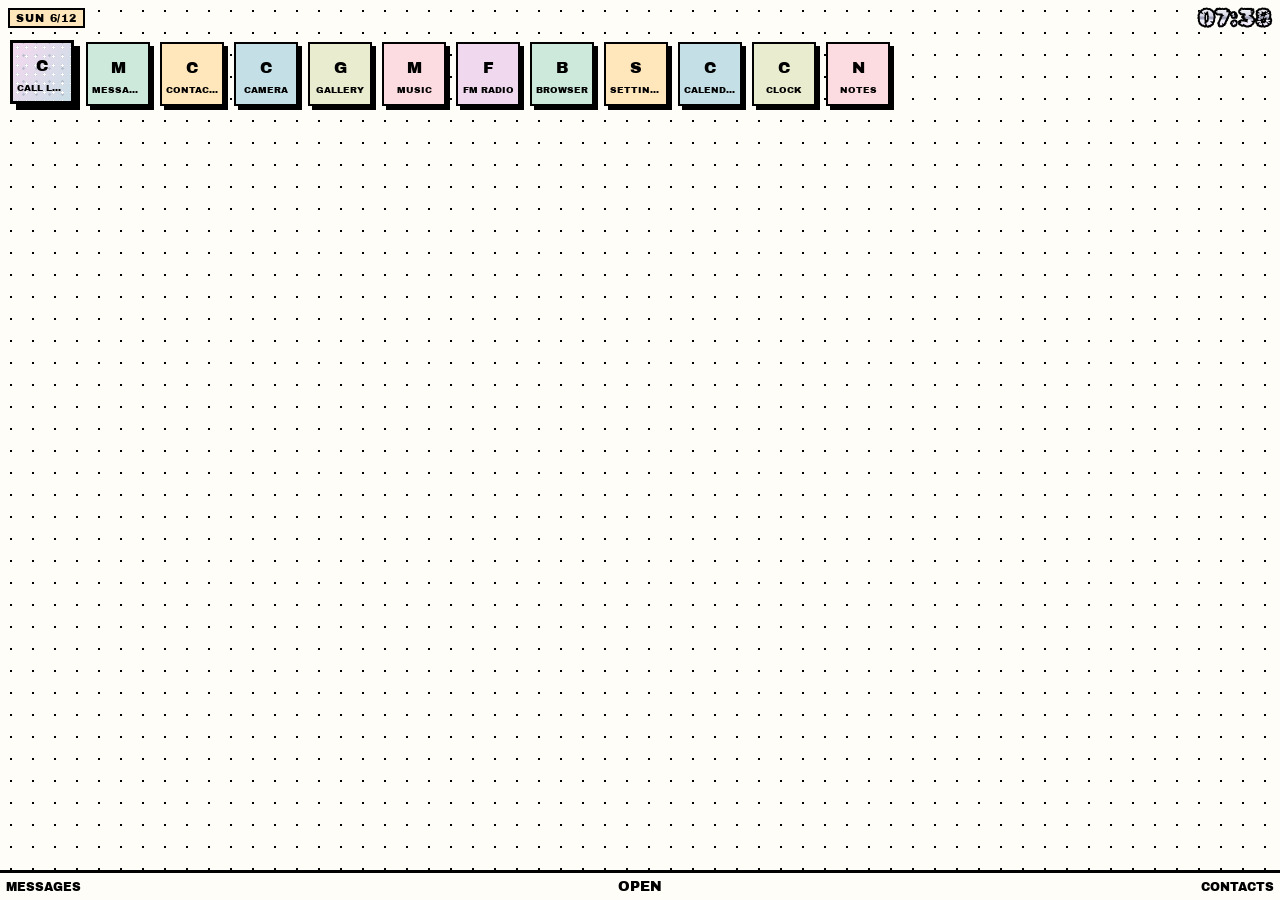
==== launcher/index.html @ d4e39ff9 "Add Sorbet Brutalism homescreen for Nokia 2720 Flip KaiOS 2.5.2 certified homescreen app with 5 layo" ====
<!doctype html>
<html lang="en">
<head>
<meta charset="utf-8">
<meta name="viewport" content="width=device-width, initial-scale=1">
<title>Sorbet Launcher</title>
<link rel="stylesheet" href="style.css">
<script src="launcher.js" defer></script>
</head>
<body data-layout="1">
  <header id="top">
    <span id="date" class="tag"></span>
    <span id="clock" class="chrome"></span>
  </header>
  <main id="view" aria-live="polite"></main>
  <footer id="softkeys">
    <span id="sk-left">Notices</span>
    <span id="sk-mid">Open</span>
    <span id="sk-right">Contacts</span>
  </footer>
</body>
</html>
---- launcher/style.css ----
/* Sorbet Brutalism for a 240×320 KaiOS screen (Gecko 48).
   No grid, clamp(), flex gap or :focus-visible: Gecko 48 drops whole rules that use them. */

@font-face{font-family:"Archivo Black";src:url(fonts/archivo-black.woff2) format("woff2")}
@font-face{font-family:"Rubik Bubbles";src:url(fonts/rubik-bubbles.woff2) format("woff2")}
@font-face{font-family:"Space Mono";font-weight:400;src:url(fonts/space-mono-400.woff2) format("woff2")}
@font-face{font-family:"Space Mono";font-weight:700;src:url(fonts/space-mono-700.woff2) format("woff2")}

:root{
  --lilac:#F0D9EF; --mint:#CDE9DC; --butter:#FFE6BB;
  --blue:#C4DFE5; --sage:#E9ECCE; --blush:#FCDCE1;
  --ink:#000; --paper:#FFFDF7;
}
*{box-sizing:border-box}
html,body{height:100%}
body{
  margin:0;display:flex;flex-direction:column;overflow:hidden;
  background:var(--paper);color:var(--ink);font:14px "Space Mono",monospace;
  background-image:radial-gradient(var(--ink) 1px,transparent 1px);background-size:22px 22px;
}

/* ---- header: date tag + chrome clock ---- */
#top{display:flex;justify-content:space-between;align-items:center;padding:6px 8px 2px}
.tag{font:11px "Archivo Black",sans-serif;text-transform:uppercase;letter-spacing:.08em;
     background:var(--butter);border:2px solid var(--ink);padding:2px 6px}
#clock{font:24px/1 "Rubik Bubbles",cursive}

/* chrome: Gecko 48 has no gradient text, so fallback = lilac fill + ink outline from text-shadow */
.chrome{color:var(--lilac);
  text-shadow:-2px 0 0 var(--ink),2px 0 0 var(--ink),0 -2px 0 var(--ink),0 2px 0 var(--ink)}
@supports ((-webkit-background-clip:text) or (background-clip:text)){
  .chrome{
    background:linear-gradient(180deg,#fff 0%,#d9d9e8 40%,#8f8fa8 50%,#f2f2ff 60%,#F0D9EF 100%);
    -webkit-background-clip:text;background-clip:text;color:transparent;
    -webkit-text-stroke:2px var(--ink);text-shadow:none;
  }
}

/* ---- app area + softkeys ---- */
#view{flex:1;overflow:hidden;position:relative;padding:10px 8px}
#softkeys{display:flex;justify-content:space-between;align-items:center;height:30px;padding:0 6px;
  background:var(--paper);border-top:3px solid var(--ink);
  font:12px "Archivo Black",sans-serif;text-transform:uppercase}
#softkeys span{flex:1;white-space:nowrap;overflow:hidden;text-overflow:ellipsis}
#sk-mid{text-align:center;font-size:14px}
#sk-right{text-align:right}

/* ---- items ---- */
.item{display:flex;align-items:center;position:relative;
  border:2px solid var(--ink);box-shadow:4px 4px 0 var(--ink);
  transition:transform .1s,box-shadow .1s}
.p0{background-color:var(--lilac)} .p1{background-color:var(--mint)} .p2{background-color:var(--butter)}
.p3{background-color:var(--blue)}  .p4{background-color:var(--sage)} .p5{background-color:var(--blush)}
.item.focused{border-width:3px;transform:translate(-2px,-2px);box-shadow:6px 6px 0 var(--ink)}
.icon{display:flex;align-items:center;justify-content:center;width:28px;height:28px;flex:none;
  font:16px "Archivo Black",sans-serif}
.icon img{width:100%;height:100%}
.name{font:12px "Archivo Black",sans-serif;text-transform:uppercase;
  white-space:nowrap;overflow:hidden;text-overflow:ellipsis}
.key{font-weight:700}
.extra:empty{display:none}

/* ---- glitter: only ever on the focused item ---- */
.glitter{
  background-color:var(--blush);
  background-image:
    radial-gradient(circle,#fff 1px,#c0c6d4 1.5px,transparent 2px),
    radial-gradient(circle,rgba(176,184,200,.8) 1px,transparent 1.5px),
    linear-gradient(120deg,var(--blush),var(--lilac),var(--blue),var(--mint));
  background-size:9px 9px,13px 13px,300% 300%;
  background-position:0 0,4px 6px,40% 50%;
}
.glitter{isolation:isolate}
.glitter::before,.glitter::after{
  content:"";position:absolute;top:0;right:0;bottom:0;left:0;z-index:-1;pointer-events:none;border-radius:inherit;opacity:0;
  background:radial-gradient(circle,#fff 1.5px,#c9ced9 2px,#8e97a8 2.5px,transparent 3px) 0 0/23px 19px;
}
.glitter::after{background-position:11px 9px}
/* a homescreen always has focus, so twinkle is a short burst per move (even count ends at 0), not a loop */
.focused.glitter::before,.focused.glitter::after{animation:twinkle .5s ease-in-out 6 alternate}
.focused.glitter::after{animation-delay:-.25s}
@keyframes twinkle{from{opacity:0}to{opacity:1}}
@media (prefers-reduced-motion:reduce){
  .focused.glitter::before{animation:none;opacity:1}
  .focused.glitter::after{animation:none}
  .item{transition:none}
}

/* ===== 1 · Tiles: 3-wide pastel squares ===== */
[data-layout="1"] #view{display:flex;flex-wrap:wrap;align-content:flex-start}
[data-layout="1"] .item{width:64px;height:64px;margin:0 6px 12px 4px;flex-direction:column;justify-content:center;padding:4px}
[data-layout="1"] .name{font-size:9px;max-width:100%;margin-top:4px}
[data-layout="1"] .key{display:none}

/* ===== 2 · List: stacked bars with shortcut pills ===== */
[data-layout="2"] #view{padding-top:16px}
[data-layout="2"] .item{height:40px;margin:0 4px 10px 0;padding:0 8px}
[data-layout="2"] .name{flex:1;margin-left:8px;font-size:13px}
[data-layout="2"] .key{border:2px solid var(--ink);border-radius:999px;background:#fff;min-width:26px;text-align:center;padding:0 6px}
[data-layout="2"] .key:empty{display:none}
[data-layout="2"] .focused .icon::after{content:"✦";position:absolute;top:-14px;left:-8px;font-size:20px;line-height:1}

/* ===== 3 · Big clock: chrome hero + one-card carousel ===== */
[data-layout="3"] #top{flex-direction:column-reverse;margin:8px 8px 0;padding:10px;
  background:var(--lilac);border:3px solid var(--ink);box-shadow:4px 4px 0 var(--ink)}
[data-layout="3"] #clock{font-size:56px;margin-bottom:6px}
[data-layout="3"] #view{display:flex;flex-direction:column;align-items:center;justify-content:center}
[data-layout="3"] .item{display:none}
[data-layout="3"] .item.focused{display:flex;flex-direction:column;justify-content:center;width:150px;height:96px}
[data-layout="3"] .icon{width:40px;height:40px;font-size:24px}
[data-layout="3"] .name{font-size:15px;margin-top:6px;max-width:130px}
[data-layout="3"] .key{display:none}
[data-layout="3"] .extra{margin-top:12px;border:2px solid var(--ink);border-radius:999px;background:var(--blue);padding:0 10px;font-weight:700}
[data-layout="3"] .extra::before{content:"◂ "} [data-layout="3"] .extra::after{content:" ▸"}

/* ===== 4 · Receipt: price-list rows on white paper ===== */
[data-layout="4"] #view{margin:8px 12px 12px 8px;padding:6px 10px;background:#fff;
  border:3px solid var(--ink);box-shadow:4px 4px 0 var(--ink)}
[data-layout="4"] .item,[data-layout="4"] .item.focused{border:0;border-bottom:2px dashed var(--ink);box-shadow:none;transform:none;
  background:transparent;padding:5px 2px}
[data-layout="4"] .item.glitter{background:var(--mint)}
[data-layout="4"] .item::before,[data-layout="4"] .item::after{display:none}
[data-layout="4"] .icon{display:none}
[data-layout="4"] .name{flex:1;font:13px "Space Mono",monospace;text-transform:none}
[data-layout="4"] .focused .name{font-weight:700}
[data-layout="4"] .key::before{content:"#"}
[data-layout="4"] .key:empty::before{content:""}
[data-layout="4"] .extra{text-align:right;font:22px "Rubik Bubbles",cursive;padding-top:6px}

/* ===== 5 · Dial pad: pills matching the physical keys ===== */
[data-layout="5"] #view{display:flex;flex-wrap:wrap;align-content:flex-start}
[data-layout="5"] .item{width:64px;height:42px;margin:0 6px 10px 4px;border-radius:999px;
  flex-direction:column;justify-content:center;background-color:#fff}
[data-layout="5"] .item:nth-child(2n){background-color:var(--mint)}
[data-layout="5"] .item:nth-child(3n){background-color:var(--butter)}
[data-layout="5"] .item.glitter{background-color:var(--blush)}
[data-layout="5"] .icon{display:none}
[data-layout="5"] .key{order:-1;font:18px/1 "Archivo Black",sans-serif}
[data-layout="5"] .name{font:9px "Space Mono",monospace;font-weight:700;max-width:54px}
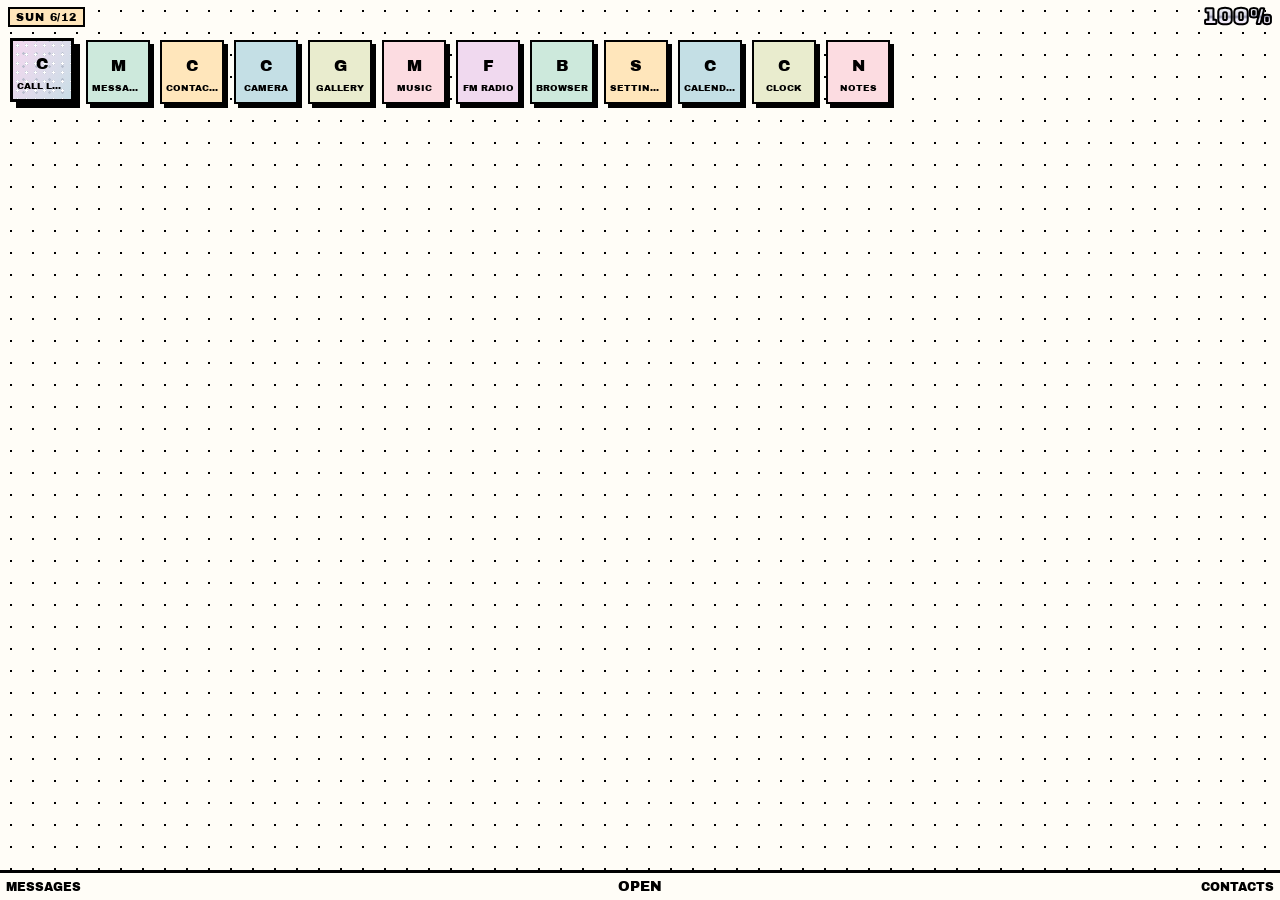
==== commit 47029381: "Launcher: tiles only, Sorbet dial panel, Bungee, battery header, deploy script - Keep only the Tiles" ====
--- a/launcher/index.html
+++ b/launcher/index.html
@@ -7,16 +7,17 @@
 <link rel="stylesheet" href="style.css">
 <script src="launcher.js" defer></script>
 </head>
-<body data-layout="1">
+<body>
   <header id="top">
     <span id="date" class="tag"></span>
-    <span id="clock" class="chrome"></span>
+    <span id="batt" class="chrome"></span>
   </header>
   <main id="view" aria-live="polite"></main>
+  <div id="dialer" hidden><span class="tag">Dial</span><div id="dial-num"></div></div>
   <footer id="softkeys">
-    <span id="sk-left">Notices</span>
+    <span id="sk-left"></span>
     <span id="sk-mid">Open</span>
-    <span id="sk-right">Contacts</span>
+    <span id="sk-right"></span>
   </footer>
 </body>
 </html>
--- a/launcher/style.css
+++ b/launcher/style.css
@@ -2,7 +2,7 @@
    No grid, clamp(), flex gap or :focus-visible: Gecko 48 drops whole rules that use them. */
 
 @font-face{font-family:"Archivo Black";src:url(fonts/archivo-black.woff2) format("woff2")}
-@font-face{font-family:"Rubik Bubbles";src:url(fonts/rubik-bubbles.woff2) format("woff2")}
+@font-face{font-family:"Bungee";src:url(fonts/bungee.woff2) format("woff2")}
 @font-face{font-family:"Space Mono";font-weight:400;src:url(fonts/space-mono-400.woff2) format("woff2")}
 @font-face{font-family:"Space Mono";font-weight:700;src:url(fonts/space-mono-700.woff2) format("woff2")}
 
@@ -19,11 +19,11 @@
   background-image:radial-gradient(var(--ink) 1px,transparent 1px);background-size:22px 22px;
 }
 
-/* ---- header: date tag + chrome clock ---- */
+/* ---- header: date tag + chrome battery % (the status bar already shows the time) ---- */
 #top{display:flex;justify-content:space-between;align-items:center;padding:6px 8px 2px}
 .tag{font:11px "Archivo Black",sans-serif;text-transform:uppercase;letter-spacing:.08em;
      background:var(--butter);border:2px solid var(--ink);padding:2px 6px}
-#clock{font:24px/1 "Rubik Bubbles",cursive}
+#batt{font:22px/1 "Bungee",sans-serif}
 
 /* chrome: Gecko 48 has no gradient text, so fallback = lilac fill + ink outline from text-shadow */
 .chrome{color:var(--lilac);
@@ -45,6 +45,13 @@
 #sk-mid{text-align:center;font-size:14px}
 #sk-right{text-align:right}
 
+/* ---- dial panel: opens on a number key, over the bottom of the grid (no display rule, so [hidden] works) ---- */
+#dialer{position:absolute;left:8px;right:12px;bottom:42px;padding:6px 8px 8px;background:#fff;
+  border:3px solid var(--ink);box-shadow:4px 4px 0 var(--ink)}
+#dialer .tag{font-size:10px}
+#dial-num{font:26px/1.2 "Bungee",sans-serif;text-align:right;white-space:nowrap;overflow:hidden;margin-top:6px}
+#dial-num.long{font-size:16px}
+
 /* ---- items ---- */
 .item{display:flex;align-items:center;position:relative;
   border:2px solid var(--ink);box-shadow:4px 4px 0 var(--ink);
@@ -57,8 +64,6 @@
 .icon img{width:100%;height:100%}
 .name{font:12px "Archivo Black",sans-serif;text-transform:uppercase;
   white-space:nowrap;overflow:hidden;text-overflow:ellipsis}
-.key{font-weight:700}
-.extra:empty{display:none}
 
 /* ---- glitter: only ever on the focused item ---- */
 .glitter{
@@ -86,54 +91,7 @@
   .item{transition:none}
 }
 
-/* ===== 1 · Tiles: 3-wide pastel squares ===== */
-[data-layout="1"] #view{display:flex;flex-wrap:wrap;align-content:flex-start}
-[data-layout="1"] .item{width:64px;height:64px;margin:0 6px 12px 4px;flex-direction:column;justify-content:center;padding:4px}
-[data-layout="1"] .name{font-size:9px;max-width:100%;margin-top:4px}
-[data-layout="1"] .key{display:none}
-
-/* ===== 2 · List: stacked bars with shortcut pills ===== */
-[data-layout="2"] #view{padding-top:16px}
-[data-layout="2"] .item{height:40px;margin:0 4px 10px 0;padding:0 8px}
-[data-layout="2"] .name{flex:1;margin-left:8px;font-size:13px}
-[data-layout="2"] .key{border:2px solid var(--ink);border-radius:999px;background:#fff;min-width:26px;text-align:center;padding:0 6px}
-[data-layout="2"] .key:empty{display:none}
-[data-layout="2"] .focused .icon::after{content:"✦";position:absolute;top:-14px;left:-8px;font-size:20px;line-height:1}
-
-/* ===== 3 · Big clock: chrome hero + one-card carousel ===== */
-[data-layout="3"] #top{flex-direction:column-reverse;margin:8px 8px 0;padding:10px;
-  background:var(--lilac);border:3px solid var(--ink);box-shadow:4px 4px 0 var(--ink)}
-[data-layout="3"] #clock{font-size:56px;margin-bottom:6px}
-[data-layout="3"] #view{display:flex;flex-direction:column;align-items:center;justify-content:center}
-[data-layout="3"] .item{display:none}
-[data-layout="3"] .item.focused{display:flex;flex-direction:column;justify-content:center;width:150px;height:96px}
-[data-layout="3"] .icon{width:40px;height:40px;font-size:24px}
-[data-layout="3"] .name{font-size:15px;margin-top:6px;max-width:130px}
-[data-layout="3"] .key{display:none}
-[data-layout="3"] .extra{margin-top:12px;border:2px solid var(--ink);border-radius:999px;background:var(--blue);padding:0 10px;font-weight:700}
-[data-layout="3"] .extra::before{content:"◂ "} [data-layout="3"] .extra::after{content:" ▸"}
-
-/* ===== 4 · Receipt: price-list rows on white paper ===== */
-[data-layout="4"] #view{margin:8px 12px 12px 8px;padding:6px 10px;background:#fff;
-  border:3px solid var(--ink);box-shadow:4px 4px 0 var(--ink)}
-[data-layout="4"] .item,[data-layout="4"] .item.focused{border:0;border-bottom:2px dashed var(--ink);box-shadow:none;transform:none;
-  background:transparent;padding:5px 2px}
-[data-layout="4"] .item.glitter{background:var(--mint)}
-[data-layout="4"] .item::before,[data-layout="4"] .item::after{display:none}
-[data-layout="4"] .icon{display:none}
-[data-layout="4"] .name{flex:1;font:13px "Space Mono",monospace;text-transform:none}
-[data-layout="4"] .focused .name{font-weight:700}
-[data-layout="4"] .key::before{content:"#"}
-[data-layout="4"] .key:empty::before{content:""}
-[data-layout="4"] .extra{text-align:right;font:22px "Rubik Bubbles",cursive;padding-top:6px}
-
-/* ===== 5 · Dial pad: pills matching the physical keys ===== */
-[data-layout="5"] #view{display:flex;flex-wrap:wrap;align-content:flex-start}
-[data-layout="5"] .item{width:64px;height:42px;margin:0 6px 10px 4px;border-radius:999px;
-  flex-direction:column;justify-content:center;background-color:#fff}
-[data-layout="5"] .item:nth-child(2n){background-color:var(--mint)}
-[data-layout="5"] .item:nth-child(3n){background-color:var(--butter)}
-[data-layout="5"] .item.glitter{background-color:var(--blush)}
-[data-layout="5"] .icon{display:none}
-[data-layout="5"] .key{order:-1;font:18px/1 "Archivo Black",sans-serif}
-[data-layout="5"] .name{font:9px "Space Mono",monospace;font-weight:700;max-width:54px}
+/* ---- tiles: 3-wide pastel squares ---- */
+#view{display:flex;flex-wrap:wrap;align-content:flex-start}
+.item{width:64px;height:64px;margin:0 6px 12px 4px;flex-direction:column;justify-content:center;padding:4px}
+.name{font-size:9px;max-width:100%;margin-top:4px}
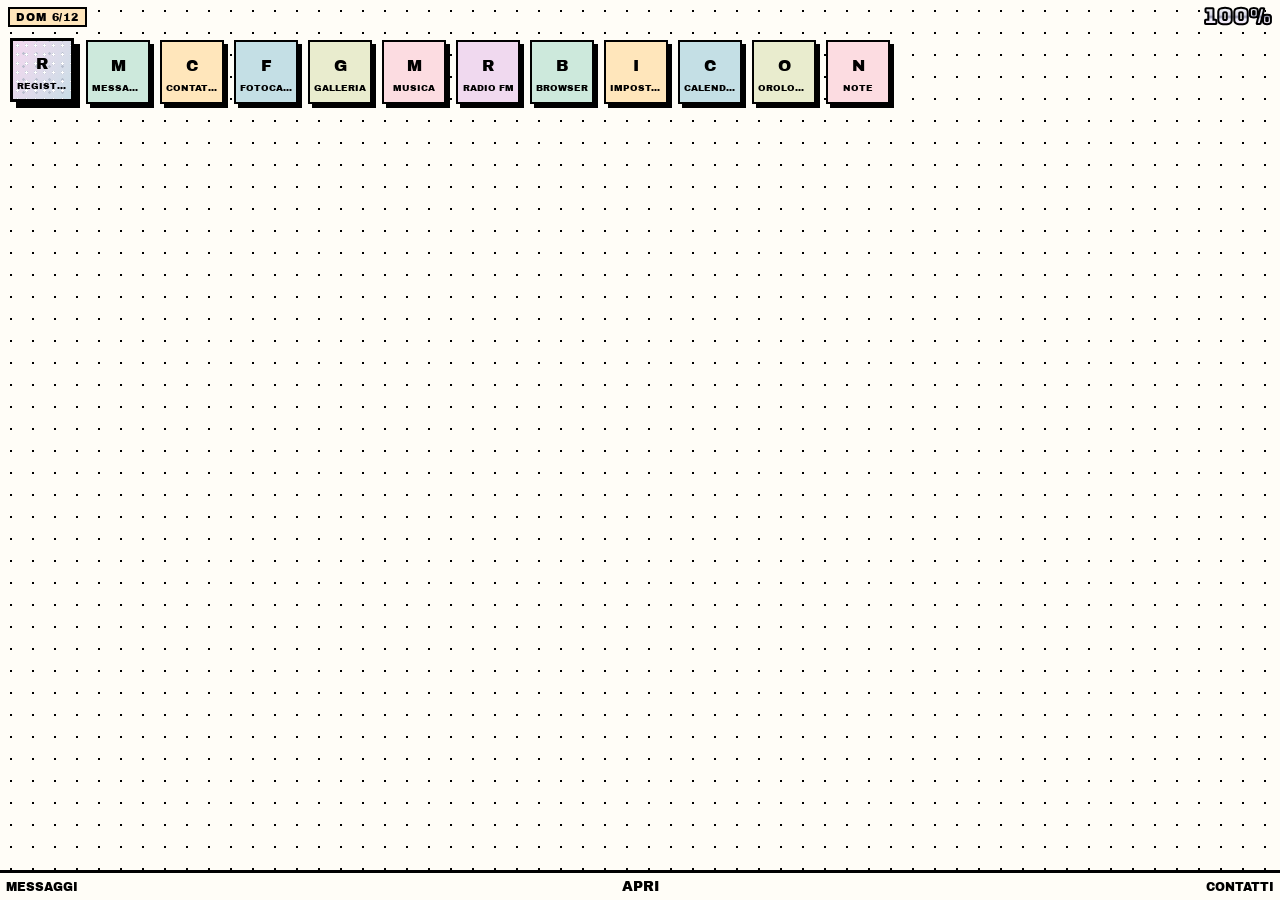
==== commit 9cc5d89c: "Launcher: Italian UI - App names from each manifest's it-IT locale, falling back to the default name" ====
--- a/launcher/index.html
+++ b/launcher/index.html
@@ -1,5 +1,5 @@
 <!doctype html>
-<html lang="en">
+<html lang="it">
 <head>
 <meta charset="utf-8">
 <meta name="viewport" content="width=device-width, initial-scale=1">
@@ -13,10 +13,10 @@
     <span id="batt" class="chrome"></span>
   </header>
   <main id="view" aria-live="polite"></main>
-  <div id="dialer" hidden><span class="tag">Dial</span><div id="dial-num"></div></div>
+  <div id="dialer" hidden><span class="tag">Componi</span><div id="dial-num"></div></div>
   <footer id="softkeys">
     <span id="sk-left"></span>
-    <span id="sk-mid">Open</span>
+    <span id="sk-mid">Apri</span>
     <span id="sk-right"></span>
   </footer>
 </body>
